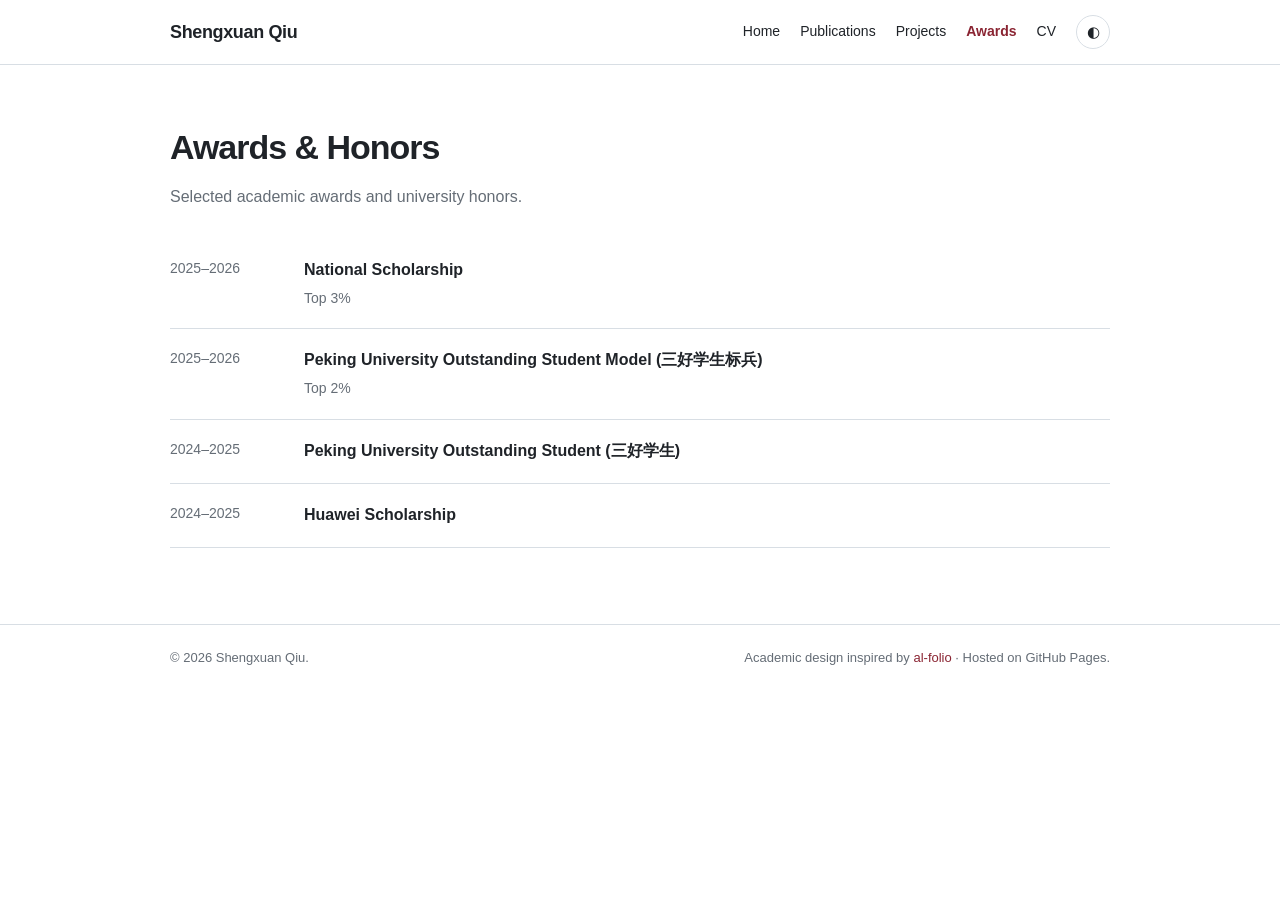
==== awards.html @ 6a19bcef "Add awards.html" ====
<!doctype html><html lang="en"><head><meta charset="utf-8"><meta name="viewport" content="width=device-width,initial-scale=1"><title>Awards & Honors | Shengxuan Qiu</title><meta name="description" content="Awards and honors received by Shengxuan Qiu."><meta name="author" content="Shengxuan Qiu"><link rel="stylesheet" href="assets/css/style.css"></head><body><nav class="nav"><div class="container nav-inner"><a class="brand" href="index.html">Shengxuan Qiu</a><div class="nav-links"><a  href="index.html">Home</a><a  href="publications.html">Publications</a><a  href="projects.html">Projects</a><a class="active" href="awards.html">Awards</a><a  href="cv.html">CV</a><button class="theme-btn" data-theme-toggle aria-label="Toggle dark mode">◐</button></div></div></nav>
<main><div class="container"><header class="page-header"><h1>Awards & Honors</h1><p>Selected academic awards and university honors.</p></header>
<div class="awards">
<div class="award"><div class="award-year">2025–2026</div><div><div class="award-title">National Scholarship</div><div class="award-meta">Top 3%</div></div></div>
<div class="award"><div class="award-year">2025–2026</div><div><div class="award-title">Peking University Outstanding Student Model (三好学生标兵)</div><div class="award-meta">Top 2%</div></div></div>
<div class="award"><div class="award-year">2024–2025</div><div><div class="award-title">Peking University Outstanding Student (三好学生)</div></div></div>
<div class="award"><div class="award-year">2024–2025</div><div><div class="award-title">Huawei Scholarship</div></div></div>
</div>
</div></main><footer><div class="container footer-inner"><span>© 2026 Shengxuan Qiu.</span><span>Academic design inspired by <a href="https://github.com/alshedivat/al-folio">al-folio</a> · Hosted on GitHub Pages.</span></div></footer><script src="assets/js/theme.js"></script></body></html>
---- assets/css/style.css ----
:root {
  --bg: #ffffff;
  --surface: #f7f7f8;
  --text: #1f2328;
  --muted: #656d76;
  --border: #d8dee4;
  --accent: #8a2432;
  --accent-soft: #f7edef;
  --nav-bg: rgba(255,255,255,.93);
  --shadow: 0 8px 28px rgba(31,35,40,.08);
}
[data-theme="dark"] {
  --bg: #111418;
  --surface: #191d23;
  --text: #e6edf3;
  --muted: #9da7b3;
  --border: #30363d;
  --accent: #e48a96;
  --accent-soft: #2b1c21;
  --nav-bg: rgba(17,20,24,.93);
  --shadow: 0 8px 28px rgba(0,0,0,.28);
}
* { box-sizing: border-box; }
html { scroll-behavior: smooth; }
body {
  margin: 0;
  background: var(--bg);
  color: var(--text);
  font-family: Inter, ui-sans-serif, -apple-system, BlinkMacSystemFont, "Segoe UI", Helvetica, Arial, sans-serif;
  line-height: 1.68;
  font-size: 16px;
}
a { color: var(--accent); text-decoration: none; }
a:hover { text-decoration: underline; }
.container { width: min(940px, calc(100% - 40px)); margin: 0 auto; }
.nav {
  position: sticky; top: 0; z-index: 20;
  background: var(--nav-bg); backdrop-filter: blur(14px);
  border-bottom: 1px solid var(--border);
}
.nav-inner { min-height: 64px; display: flex; align-items: center; justify-content: space-between; gap: 20px; }
.brand { color: var(--text); font-size: 18px; font-weight: 700; letter-spacing: -.02em; }
.nav-links { display: flex; align-items: center; gap: 20px; white-space: nowrap; }
.nav-links a { color: var(--text); font-size: 14px; }
.nav-links a.active { color: var(--accent); font-weight: 650; }
.theme-btn {
  border: 1px solid var(--border); background: transparent; color: var(--text);
  width: 34px; height: 34px; border-radius: 50%; cursor: pointer; font-size: 15px;
}
main { padding: 54px 0 76px; }
.hero { display: grid; grid-template-columns: 1fr 190px; gap: 48px; align-items: start; }
.hero h1 { margin: 0 0 8px; font-size: 40px; line-height: 1.15; letter-spacing: -.035em; }
.hero .cn { font-weight: 500; color: var(--muted); font-size: 25px; }
.hero .role { margin: 0 0 20px; color: var(--muted); font-size: 17px; }
.hero-photo {
  width: 180px; height: 180px; border-radius: 8px; object-fit: cover;
  border: 1px solid var(--border); box-shadow: var(--shadow);
}
.links { display: flex; flex-wrap: wrap; gap: 9px 10px; margin: 20px 0 0; }
.links a, .button-link {
  display: inline-flex; align-items: center; gap: 6px;
  padding: 6px 10px; border: 1px solid var(--border); border-radius: 6px;
  color: var(--text); background: var(--bg); font-size: 14px;
}
.links a:hover, .button-link:hover { border-color: var(--accent); color: var(--accent); text-decoration: none; }
.notice {
  margin-top: 22px; padding: 12px 14px; border-left: 3px solid var(--accent);
  background: var(--accent-soft); border-radius: 4px; font-size: 14px;
}
section { margin-top: 52px; }
.section-title {
  margin: 0 0 20px; font-size: 25px; line-height: 1.2; letter-spacing: -.025em;
  border-bottom: 1px solid var(--border); padding-bottom: 10px;
}
.subsection { margin: 22px 0; }
.subsection h3 { margin: 0 0 6px; font-size: 18px; }
.subsection p { margin: 0; }
.small { font-size: 14px; color: var(--muted); }
.news { display: grid; gap: 10px; }
.news-row { display: grid; grid-template-columns: 95px 1fr; gap: 14px; align-items: baseline; }
.news-date { color: var(--muted); font-size: 14px; font-variant-numeric: tabular-nums; }
.pub-list { display: grid; gap: 24px; }
.pub { display: grid; grid-template-columns: 82px 1fr; gap: 18px; }
.pub-badge {
  align-self: start; text-align: center; border-radius: 5px; padding: 5px 6px;
  background: var(--accent-soft); color: var(--accent); font-size: 12px; font-weight: 750;
  border: 1px solid var(--border);
}
.pub-title { font-weight: 700; line-height: 1.38; margin-bottom: 5px; }
.pub-authors, .pub-venue { font-size: 14px; }
.pub-authors { color: var(--text); }
.pub-venue { color: var(--muted); font-style: italic; margin-top: 2px; }
.pub-links { margin-top: 7px; display: flex; flex-wrap: wrap; gap: 10px; }
.pub-links a { font-size: 13px; font-weight: 650; }
.project-grid { display: grid; grid-template-columns: repeat(2, minmax(0, 1fr)); gap: 16px; }
.card {
  padding: 18px; border: 1px solid var(--border); border-radius: 8px; background: var(--surface);
}
.card h3 { margin: 0 0 8px; font-size: 18px; }
.card p { margin: 0 0 10px; font-size: 14px; color: var(--muted); }
.tags { display: flex; flex-wrap: wrap; gap: 6px; margin-top: 10px; }
.tag { padding: 2px 7px; border-radius: 999px; border: 1px solid var(--border); font-size: 11px; color: var(--muted); }
.page-header h1 { font-size: 34px; margin: 0 0 8px; letter-spacing: -.03em; }
.page-header p { margin: 0; color: var(--muted); max-width: 720px; }
.group-title { margin: 38px 0 18px; font-size: 21px; }
.awards { display: grid; gap: 0; margin-top: 28px; }
.award { display: grid; grid-template-columns: 110px 1fr; gap: 24px; padding: 18px 0; border-bottom: 1px solid var(--border); }
.award-year { color: var(--muted); font-size: 14px; }
.award-title { font-weight: 700; }
.award-meta { color: var(--muted); font-size: 14px; margin-top: 3px; }
.cv-actions { display: flex; flex-wrap: wrap; gap: 10px; margin: 22px 0; }
.cv-summary { display: grid; grid-template-columns: 1fr 1fr; gap: 16px; margin-top: 24px; }
.cv-summary .card ul { margin: 8px 0 0; padding-left: 20px; }
footer { border-top: 1px solid var(--border); color: var(--muted); font-size: 13px; padding: 22px 0 34px; }
.footer-inner { display: flex; justify-content: space-between; gap: 20px; flex-wrap: wrap; }
@media (max-width: 760px) {
  .container { width: min(100% - 28px, 940px); }
  .nav-inner { padding: 13px 0; align-items: flex-start; }
  .nav-links { gap: 12px; overflow-x: auto; max-width: 74vw; padding-bottom: 3px; }
  .hero { grid-template-columns: 1fr; gap: 24px; }
  .hero-photo { width: 150px; height: 150px; order: -1; }
  .hero h1 { font-size: 34px; }
  .project-grid, .cv-summary { grid-template-columns: 1fr; }
  .pub { grid-template-columns: 68px 1fr; gap: 12px; }
  .news-row { grid-template-columns: 82px 1fr; }
  .award { grid-template-columns: 86px 1fr; gap: 14px; }
}
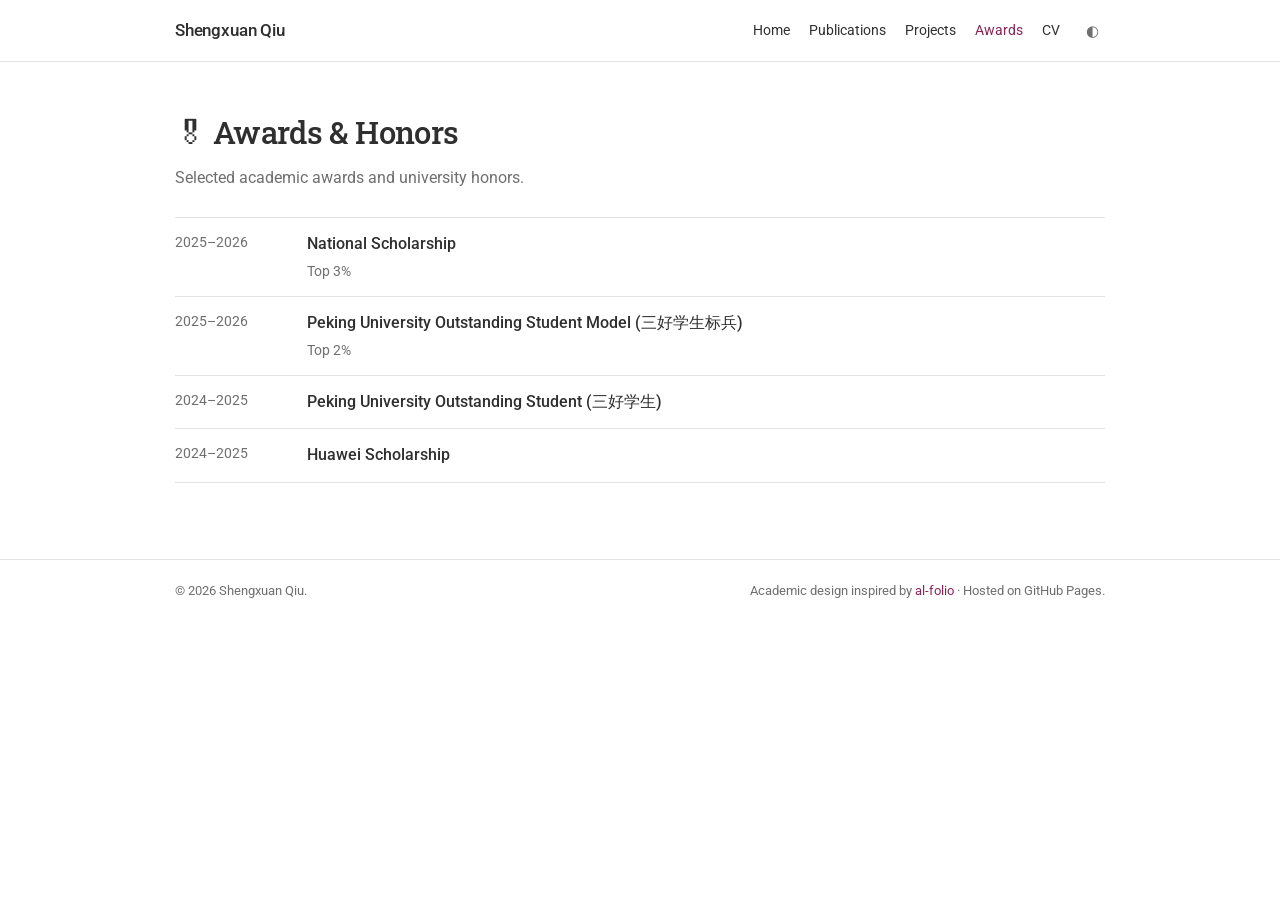
==== commit d9c5f404: "Add emoji to awards heading" ====
--- a/awards.html
+++ b/awards.html
@@ -1,5 +1,5 @@
 <!doctype html><html lang="en"><head><meta charset="utf-8"><meta name="viewport" content="width=device-width,initial-scale=1"><title>Awards & Honors | Shengxuan Qiu</title><meta name="description" content="Awards and honors received by Shengxuan Qiu."><meta name="author" content="Shengxuan Qiu"><link rel="stylesheet" href="assets/css/style.css"></head><body><nav class="nav"><div class="container nav-inner"><a class="brand" href="index.html">Shengxuan Qiu</a><div class="nav-links"><a  href="index.html">Home</a><a  href="publications.html">Publications</a><a  href="projects.html">Projects</a><a class="active" href="awards.html">Awards</a><a  href="cv.html">CV</a><button class="theme-btn" data-theme-toggle aria-label="Toggle dark mode">◐</button></div></div></nav>
-<main><div class="container"><header class="page-header"><h1>Awards & Honors</h1><p>Selected academic awards and university honors.</p></header>
+<main><div class="container"><header class="page-header"><h1>🎖 Awards & Honors</h1><p>Selected academic awards and university honors.</p></header>
 <div class="awards">
 <div class="award"><div class="award-year">2025–2026</div><div><div class="award-title">National Scholarship</div><div class="award-meta">Top 3%</div></div></div>
 <div class="award"><div class="award-year">2025–2026</div><div><div class="award-title">Peking University Outstanding Student Model (三好学生标兵)</div><div class="award-meta">Top 2%</div></div></div>
--- a/assets/css/style.css
+++ b/assets/css/style.css
@@ -1,127 +1,291 @@
+@import url('https://fonts.googleapis.com/css2?family=Roboto:wght@300;400;500;700&family=Roboto+Slab:wght@400;500;600&display=swap');
+
 :root {
   --bg: #ffffff;
-  --surface: #f7f7f8;
-  --text: #1f2328;
-  --muted: #656d76;
-  --border: #d8dee4;
-  --accent: #8a2432;
-  --accent-soft: #f7edef;
-  --nav-bg: rgba(255,255,255,.93);
-  --shadow: 0 8px 28px rgba(31,35,40,.08);
+  --text: #2f2f2f;
+  --muted: #6f6f6f;
+  --border: #e3e3e3;
+  --accent: #8a2456;
+  --accent-soft: #f7eef3;
+  --nav-bg: rgba(255,255,255,.96);
 }
 [data-theme="dark"] {
-  --bg: #111418;
-  --surface: #191d23;
-  --text: #e6edf3;
-  --muted: #9da7b3;
-  --border: #30363d;
-  --accent: #e48a96;
-  --accent-soft: #2b1c21;
-  --nav-bg: rgba(17,20,24,.93);
-  --shadow: 0 8px 28px rgba(0,0,0,.28);
-}
+  --bg: #121212;
+  --text: #e6e6e6;
+  --muted: #aaaaaa;
+  --border: #333333;
+  --accent: #e29abd;
+  --accent-soft: #2a1c24;
+  --nav-bg: rgba(18,18,18,.96);
+}
+
 * { box-sizing: border-box; }
 html { scroll-behavior: smooth; }
 body {
   margin: 0;
   background: var(--bg);
   color: var(--text);
-  font-family: Inter, ui-sans-serif, -apple-system, BlinkMacSystemFont, "Segoe UI", Helvetica, Arial, sans-serif;
-  line-height: 1.68;
-  font-size: 16px;
+  font-family: "Roboto", -apple-system, BlinkMacSystemFont, "Segoe UI", Arial, sans-serif;
+  font-weight: 400;
+  font-size: 15.5px;
+  line-height: 1.72;
 }
 a { color: var(--accent); text-decoration: none; }
 a:hover { text-decoration: underline; }
-.container { width: min(940px, calc(100% - 40px)); margin: 0 auto; }
+.container { width: min(930px, calc(100% - 42px)); margin: 0 auto; }
+
 .nav {
-  position: sticky; top: 0; z-index: 20;
-  background: var(--nav-bg); backdrop-filter: blur(14px);
-  border-bottom: 1px solid var(--border);
-}
-.nav-inner { min-height: 64px; display: flex; align-items: center; justify-content: space-between; gap: 20px; }
-.brand { color: var(--text); font-size: 18px; font-weight: 700; letter-spacing: -.02em; }
-.nav-links { display: flex; align-items: center; gap: 20px; white-space: nowrap; }
-.nav-links a { color: var(--text); font-size: 14px; }
-.nav-links a.active { color: var(--accent); font-weight: 650; }
+  position: sticky;
+  top: 0;
+  z-index: 20;
+  background: var(--nav-bg);
+  border-bottom: 1px solid var(--border);
+}
+.nav-inner {
+  min-height: 61px;
+  display: flex;
+  align-items: center;
+  justify-content: space-between;
+  gap: 24px;
+}
+.brand {
+  color: var(--text);
+  font-size: 17px;
+  font-weight: 500;
+  letter-spacing: -.01em;
+}
+.nav-links {
+  display: flex;
+  align-items: center;
+  gap: 19px;
+  white-space: nowrap;
+}
+.nav-links a { color: var(--text); font-size: 14px; font-weight: 400; }
+.nav-links a.active { color: var(--accent); }
 .theme-btn {
-  border: 1px solid var(--border); background: transparent; color: var(--text);
-  width: 34px; height: 34px; border-radius: 50%; cursor: pointer; font-size: 15px;
-}
-main { padding: 54px 0 76px; }
-.hero { display: grid; grid-template-columns: 1fr 190px; gap: 48px; align-items: start; }
-.hero h1 { margin: 0 0 8px; font-size: 40px; line-height: 1.15; letter-spacing: -.035em; }
-.hero .cn { font-weight: 500; color: var(--muted); font-size: 25px; }
-.hero .role { margin: 0 0 20px; color: var(--muted); font-size: 17px; }
+  border: 0;
+  background: transparent;
+  color: var(--muted);
+  width: 26px;
+  height: 30px;
+  padding: 0;
+  cursor: pointer;
+  font-size: 15px;
+}
+
+main { padding: 44px 0 76px; }
+
+.hero {
+  display: grid;
+  grid-template-columns: minmax(0, 1fr) 205px;
+  gap: 48px;
+  align-items: start;
+}
+.hero h1 {
+  margin: 0 0 5px;
+  font-family: "Roboto Slab", Georgia, serif;
+  font-size: 36px;
+  line-height: 1.2;
+  font-weight: 500;
+  letter-spacing: -.025em;
+}
+.hero .cn {
+  color: var(--muted);
+  font-size: 22px;
+  font-weight: 400;
+}
+.hero .role {
+  margin: 0 0 6px;
+  color: var(--muted);
+  font-size: 14.5px;
+}
+.hero p { margin: 0 0 13px; }
 .hero-photo {
-  width: 180px; height: 180px; border-radius: 8px; object-fit: cover;
-  border: 1px solid var(--border); box-shadow: var(--shadow);
-}
-.links { display: flex; flex-wrap: wrap; gap: 9px 10px; margin: 20px 0 0; }
-.links a, .button-link {
-  display: inline-flex; align-items: center; gap: 6px;
-  padding: 6px 10px; border: 1px solid var(--border); border-radius: 6px;
-  color: var(--text); background: var(--bg); font-size: 14px;
-}
-.links a:hover, .button-link:hover { border-color: var(--accent); color: var(--accent); text-decoration: none; }
-.notice {
-  margin-top: 22px; padding: 12px 14px; border-left: 3px solid var(--accent);
-  background: var(--accent-soft); border-radius: 4px; font-size: 14px;
-}
-section { margin-top: 52px; }
+  width: 205px;
+  height: auto;
+  border-radius: 3px;
+  display: block;
+}
+.social-icons {
+  display: flex;
+  align-items: center;
+  gap: 13px;
+  margin: 12px 0 20px;
+}
+.social-icons a {
+  color: var(--text);
+  font-size: 22px;
+  line-height: 1;
+}
+.social-icons a:hover { color: var(--accent); text-decoration: none; }
+
+section { margin-top: 46px; }
 .section-title {
-  margin: 0 0 20px; font-size: 25px; line-height: 1.2; letter-spacing: -.025em;
-  border-bottom: 1px solid var(--border); padding-bottom: 10px;
-}
-.subsection { margin: 22px 0; }
-.subsection h3 { margin: 0 0 6px; font-size: 18px; }
-.subsection p { margin: 0; }
-.small { font-size: 14px; color: var(--muted); }
-.news { display: grid; gap: 10px; }
-.news-row { display: grid; grid-template-columns: 95px 1fr; gap: 14px; align-items: baseline; }
-.news-date { color: var(--muted); font-size: 14px; font-variant-numeric: tabular-nums; }
-.pub-list { display: grid; gap: 24px; }
-.pub { display: grid; grid-template-columns: 82px 1fr; gap: 18px; }
+  margin: 0 0 17px;
+  font-family: "Roboto Slab", Georgia, serif;
+  font-size: 23px;
+  line-height: 1.25;
+  font-weight: 500;
+  letter-spacing: -.015em;
+}
+.research-list {
+  margin: 0;
+  padding-left: 20px;
+}
+.research-list li { margin: 7px 0; }
+
+.small { font-size: 13.5px; color: var(--muted); }
+.more-link { margin-top: 17px; }
+
+.news {
+  border-top: 1px solid var(--border);
+}
+.news-row {
+  display: grid;
+  grid-template-columns: 105px 1fr;
+  gap: 18px;
+  padding: 9px 0;
+  border-bottom: 1px solid var(--border);
+  align-items: baseline;
+}
+.news-date {
+  color: var(--muted);
+  font-size: 13.5px;
+  font-variant-numeric: tabular-nums;
+}
+
+.pub-list { display: grid; gap: 23px; }
+.pub {
+  display: grid;
+  grid-template-columns: 70px minmax(0, 1fr);
+  gap: 16px;
+  align-items: start;
+}
 .pub-badge {
-  align-self: start; text-align: center; border-radius: 5px; padding: 5px 6px;
-  background: var(--accent-soft); color: var(--accent); font-size: 12px; font-weight: 750;
-  border: 1px solid var(--border);
-}
-.pub-title { font-weight: 700; line-height: 1.38; margin-bottom: 5px; }
-.pub-authors, .pub-venue { font-size: 14px; }
-.pub-authors { color: var(--text); }
-.pub-venue { color: var(--muted); font-style: italic; margin-top: 2px; }
-.pub-links { margin-top: 7px; display: flex; flex-wrap: wrap; gap: 10px; }
-.pub-links a { font-size: 13px; font-weight: 650; }
-.project-grid { display: grid; grid-template-columns: repeat(2, minmax(0, 1fr)); gap: 16px; }
+  text-align: center;
+  padding: 3px 5px;
+  border-radius: 3px;
+  background: var(--accent-soft);
+  color: var(--accent);
+  font-size: 11.5px;
+  font-weight: 500;
+}
+.pub-title {
+  font-weight: 500;
+  line-height: 1.45;
+  margin-bottom: 3px;
+}
+.pub-authors, .pub-venue { font-size: 13.7px; }
+.pub-venue { color: var(--muted); margin-top: 1px; }
+.pub-links {
+  margin-top: 5px;
+  display: flex;
+  flex-wrap: wrap;
+  gap: 11px;
+}
+.pub-links a { font-size: 13px; }
+
+.page-header h1 {
+  font-family: "Roboto Slab", Georgia, serif;
+  font-size: 31px;
+  font-weight: 500;
+  margin: 0 0 6px;
+  letter-spacing: -.02em;
+}
+.page-header p {
+  margin: 0;
+  color: var(--muted);
+  max-width: 760px;
+}
+.group-title {
+  margin: 35px 0 18px;
+  font-family: "Roboto Slab", Georgia, serif;
+  font-size: 20px;
+  font-weight: 500;
+}
+
+.project-grid { display: block; }
 .card {
-  padding: 18px; border: 1px solid var(--border); border-radius: 8px; background: var(--surface);
-}
-.card h3 { margin: 0 0 8px; font-size: 18px; }
-.card p { margin: 0 0 10px; font-size: 14px; color: var(--muted); }
-.tags { display: flex; flex-wrap: wrap; gap: 6px; margin-top: 10px; }
-.tag { padding: 2px 7px; border-radius: 999px; border: 1px solid var(--border); font-size: 11px; color: var(--muted); }
-.page-header h1 { font-size: 34px; margin: 0 0 8px; letter-spacing: -.03em; }
-.page-header p { margin: 0; color: var(--muted); max-width: 720px; }
-.group-title { margin: 38px 0 18px; font-size: 21px; }
-.awards { display: grid; gap: 0; margin-top: 28px; }
-.award { display: grid; grid-template-columns: 110px 1fr; gap: 24px; padding: 18px 0; border-bottom: 1px solid var(--border); }
-.award-year { color: var(--muted); font-size: 14px; }
-.award-title { font-weight: 700; }
-.award-meta { color: var(--muted); font-size: 14px; margin-top: 3px; }
-.cv-actions { display: flex; flex-wrap: wrap; gap: 10px; margin: 22px 0; }
-.cv-summary { display: grid; grid-template-columns: 1fr 1fr; gap: 16px; margin-top: 24px; }
-.cv-summary .card ul { margin: 8px 0 0; padding-left: 20px; }
-footer { border-top: 1px solid var(--border); color: var(--muted); font-size: 13px; padding: 22px 0 34px; }
-.footer-inner { display: flex; justify-content: space-between; gap: 20px; flex-wrap: wrap; }
+  padding: 0 0 21px;
+  margin: 0 0 21px;
+  border: 0;
+  border-bottom: 1px solid var(--border);
+  background: transparent;
+}
+.card h3 {
+  margin: 0 0 5px;
+  font-size: 17px;
+  font-weight: 500;
+}
+.card p {
+  margin: 0;
+  font-size: 14.5px;
+  color: var(--text);
+}
+.tags { display: none; }
+
+.awards {
+  display: grid;
+  gap: 0;
+  margin-top: 25px;
+  border-top: 1px solid var(--border);
+}
+.award {
+  display: grid;
+  grid-template-columns: 110px 1fr;
+  gap: 22px;
+  padding: 13px 0;
+  border-bottom: 1px solid var(--border);
+}
+.award-year { color: var(--muted); font-size: 13.5px; }
+.award-title { font-weight: 500; }
+.award-meta { color: var(--muted); font-size: 13.5px; margin-top: 2px; }
+
+.cv-actions {
+  display: flex;
+  flex-wrap: wrap;
+  gap: 14px;
+  margin: 20px 0 25px;
+}
+.button-link {
+  color: var(--accent);
+  font-size: 14px;
+}
+.cv-summary {
+  display: grid;
+  grid-template-columns: 1fr 1fr;
+  gap: 28px 36px;
+  margin-top: 25px;
+}
+.cv-summary .card {
+  margin: 0;
+  padding-bottom: 16px;
+}
+.cv-summary .card ul { margin: 7px 0 0; padding-left: 18px; }
+
+footer {
+  border-top: 1px solid var(--border);
+  color: var(--muted);
+  font-size: 12.5px;
+  padding: 20px 0 30px;
+}
+.footer-inner {
+  display: flex;
+  justify-content: space-between;
+  gap: 20px;
+  flex-wrap: wrap;
+}
+
 @media (max-width: 760px) {
-  .container { width: min(100% - 28px, 940px); }
-  .nav-inner { padding: 13px 0; align-items: flex-start; }
+  .container { width: min(100% - 28px, 930px); }
+  .nav-inner { padding: 12px 0; align-items: flex-start; }
   .nav-links { gap: 12px; overflow-x: auto; max-width: 74vw; padding-bottom: 3px; }
-  .hero { grid-template-columns: 1fr; gap: 24px; }
-  .hero-photo { width: 150px; height: 150px; order: -1; }
-  .hero h1 { font-size: 34px; }
-  .project-grid, .cv-summary { grid-template-columns: 1fr; }
-  .pub { grid-template-columns: 68px 1fr; gap: 12px; }
-  .news-row { grid-template-columns: 82px 1fr; }
-  .award { grid-template-columns: 86px 1fr; gap: 14px; }
-}
+  main { padding-top: 34px; }
+  .hero { grid-template-columns: 1fr; gap: 23px; }
+  .hero-photo { width: 155px; order: -1; }
+  .hero h1 { font-size: 32px; }
+  .news-row { grid-template-columns: 88px 1fr; gap: 12px; }
+  .pub { grid-template-columns: 61px minmax(0, 1fr); gap: 12px; }
+  .award { grid-template-columns: 88px 1fr; gap: 13px; }
+  .cv-summary { grid-template-columns: 1fr; }
+}
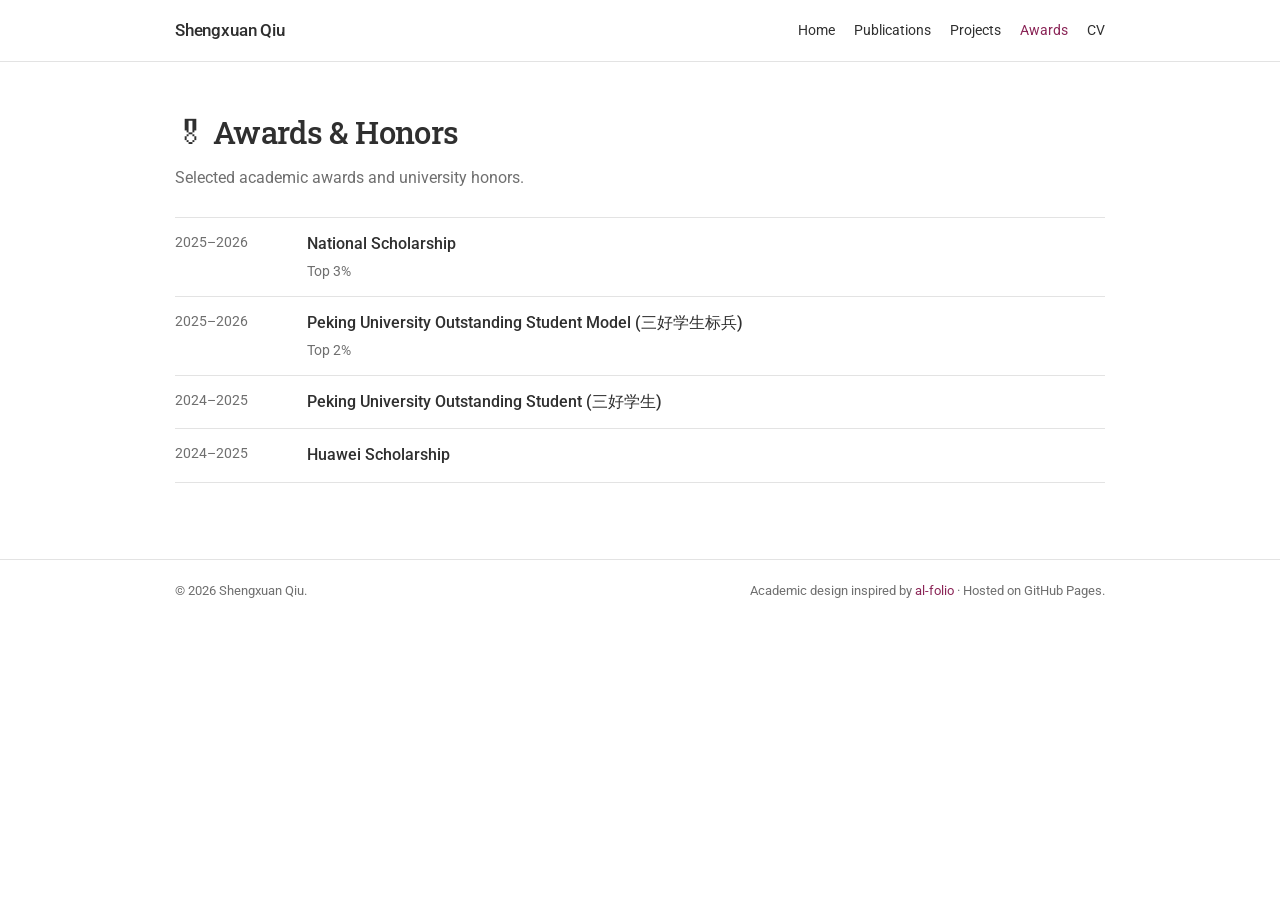
==== commit cde75379: "Remove dark mode from awards.html" ====
--- a/awards.html
+++ b/awards.html
@@ -1,4 +1,4 @@
-<!doctype html><html lang="en"><head><meta charset="utf-8"><meta name="viewport" content="width=device-width,initial-scale=1"><title>Awards & Honors | Shengxuan Qiu</title><meta name="description" content="Awards and honors received by Shengxuan Qiu."><meta name="author" content="Shengxuan Qiu"><link rel="stylesheet" href="assets/css/style.css"></head><body><nav class="nav"><div class="container nav-inner"><a class="brand" href="index.html">Shengxuan Qiu</a><div class="nav-links"><a  href="index.html">Home</a><a  href="publications.html">Publications</a><a  href="projects.html">Projects</a><a class="active" href="awards.html">Awards</a><a  href="cv.html">CV</a><button class="theme-btn" data-theme-toggle aria-label="Toggle dark mode">◐</button></div></div></nav>
+<!doctype html><html lang="en"><head><meta charset="utf-8"><meta name="viewport" content="width=device-width,initial-scale=1"><title>Awards & Honors | Shengxuan Qiu</title><meta name="description" content="Awards and honors received by Shengxuan Qiu."><meta name="author" content="Shengxuan Qiu"><link rel="stylesheet" href="assets/css/style.css"></head><body><nav class="nav"><div class="container nav-inner"><a class="brand" href="index.html">Shengxuan Qiu</a><div class="nav-links"><a  href="index.html">Home</a><a  href="publications.html">Publications</a><a  href="projects.html">Projects</a><a class="active" href="awards.html">Awards</a><a  href="cv.html">CV</a></div></div></nav>
 <main><div class="container"><header class="page-header"><h1>🎖 Awards & Honors</h1><p>Selected academic awards and university honors.</p></header>
 <div class="awards">
 <div class="award"><div class="award-year">2025–2026</div><div><div class="award-title">National Scholarship</div><div class="award-meta">Top 3%</div></div></div>
@@ -6,4 +6,4 @@
 <div class="award"><div class="award-year">2024–2025</div><div><div class="award-title">Peking University Outstanding Student (三好学生)</div></div></div>
 <div class="award"><div class="award-year">2024–2025</div><div><div class="award-title">Huawei Scholarship</div></div></div>
 </div>
-</div></main><footer><div class="container footer-inner"><span>© 2026 Shengxuan Qiu.</span><span>Academic design inspired by <a href="https://github.com/alshedivat/al-folio">al-folio</a> · Hosted on GitHub Pages.</span></div></footer><script src="assets/js/theme.js"></script></body></html>+</div></main><footer><div class="container footer-inner"><span>© 2026 Shengxuan Qiu.</span><span>Academic design inspired by <a href="https://github.com/alshedivat/al-folio">al-folio</a> · Hosted on GitHub Pages.</span></div></footer></body></html>
